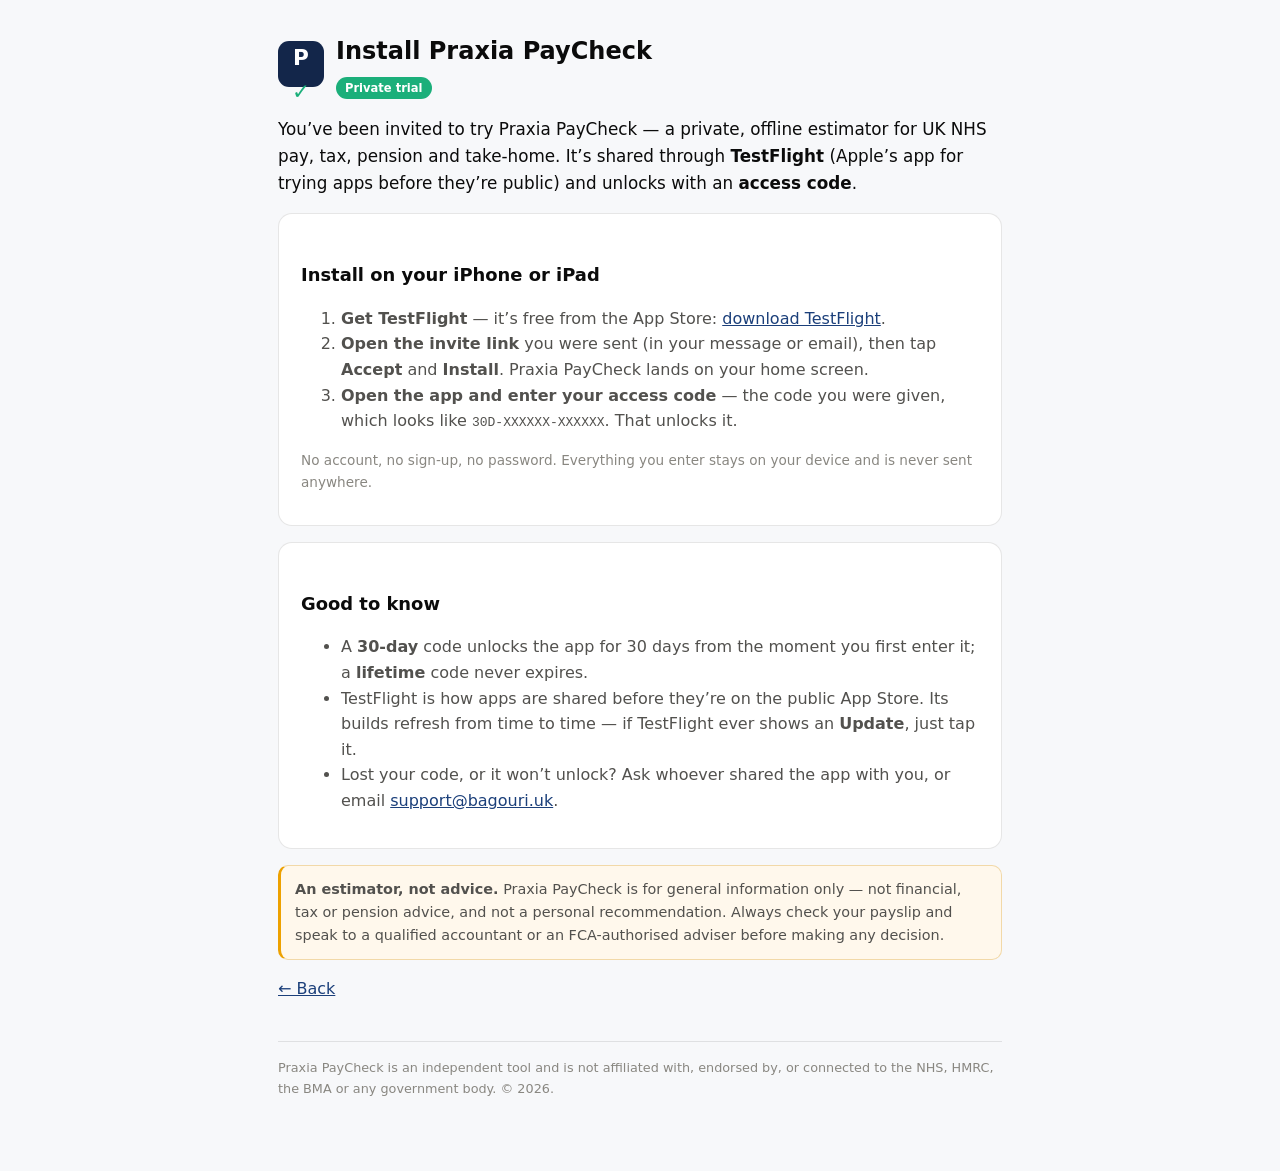
==== install.html @ 41dfe4ca "Add TestFlight install guide + link from landing" ====
<!doctype html>
<html lang="en">
<head>
<meta charset="utf-8">
<meta name="viewport" content="width=device-width, initial-scale=1">
<title>Install &middot; Praxia PayCheck</title>
<link rel="stylesheet" href="style.css">
</head>
<body>
<div class="wrap">
  <header>
    <div class="mark">P<span class="c">&#10003;</span></div>
    <div><h1>Install Praxia PayCheck</h1><span class="badge">Private trial</span></div>
  </header>

  <p class="lead">You&rsquo;ve been invited to try Praxia PayCheck &mdash; a private, offline estimator for
  UK NHS pay, tax, pension and take-home. It&rsquo;s shared through <strong>TestFlight</strong> (Apple&rsquo;s
  app for trying apps before they&rsquo;re public) and unlocks with an <strong>access code</strong>.</p>

  <div class="card">
    <h2>Install on your iPhone or iPad</h2>
    <ol>
      <li><strong>Get TestFlight</strong> &mdash; it&rsquo;s free from the App Store:
        <a href="https://apps.apple.com/app/testflight/id899247664">download TestFlight</a>.</li>
      <li><strong>Open the invite link</strong> you were sent (in your message or email), then tap
        <strong>Accept</strong> and <strong>Install</strong>. Praxia PayCheck lands on your home screen.</li>
      <li><strong>Open the app and enter your access code</strong> &mdash; the code you were given, which
        looks like <code>30D-XXXXXX-XXXXXX</code>. That unlocks it.</li>
    </ol>
    <p class="muted">No account, no sign-up, no password. Everything you enter stays on your device and is never sent anywhere.</p>
  </div>

  <div class="card">
    <h2>Good to know</h2>
    <ul>
      <li>A <strong>30-day</strong> code unlocks the app for 30 days from the moment you first enter it; a
        <strong>lifetime</strong> code never expires.</li>
      <li>TestFlight is how apps are shared before they&rsquo;re on the public App Store. Its builds refresh
        from time to time &mdash; if TestFlight ever shows an <strong>Update</strong>, just tap it.</li>
      <li>Lost your code, or it won&rsquo;t unlock? Ask whoever shared the app with you, or email
        <a href="mailto:support@bagouri.uk">support@bagouri.uk</a>.</li>
    </ul>
  </div>

  <div class="disc">
    <strong>An estimator, not advice.</strong> Praxia PayCheck is for general information only &mdash;
    not financial, tax or pension advice, and not a personal recommendation. Always check your payslip
    and speak to a qualified accountant or an FCA-authorised adviser before making any decision.
  </div>

  <p><a href="index.html">&larr; Back</a></p>
  <footer>
    Praxia PayCheck is an independent tool and is not affiliated with, endorsed by, or connected to the
    NHS, HMRC, the BMA or any government body. &copy; 2026.
  </footer>
</div>
</body>
</html>
---- style.css ----
:root{
  --navy:#13264A;--navy2:#1b3f7a;--teal:#1baf7a;
  --ink:#0b0b0b;--ink2:#52514e;--muted:#898781;
  --bg:#f7f8fa;--card:#ffffff;--border:rgba(11,11,11,.1);
  --radius:14px;--font:system-ui,-apple-system,"Segoe UI",sans-serif;
}
*{box-sizing:border-box}
body{margin:0;font-family:var(--font);color:var(--ink);background:var(--bg);line-height:1.6}
.wrap{max-width:760px;margin:0 auto;padding:28px 18px 72px}
header{display:flex;align-items:center;gap:12px;margin-bottom:6px}
.mark{width:46px;height:46px;border-radius:11px;background:var(--navy);color:#fff;
  display:grid;place-items:center;font-weight:800;font-size:1.35rem;flex:0 0 auto}
.mark .c{color:var(--teal)}
h1{font-size:1.5rem;margin:.15em 0}
h2{font-size:1.12rem;margin:1.6em 0 .4em;color:var(--ink)}
p,li{color:var(--ink2)}
a{color:var(--navy2)}
.lead{font-size:1.05rem;color:var(--ink)}
.badge{display:inline-block;font-size:.72rem;font-weight:700;color:#fff;background:var(--teal);
  padding:2px 9px;border-radius:999px}
.muted{color:var(--muted);font-size:.85rem}
.card{background:var(--card);border:1px solid var(--border);border-radius:var(--radius);
  padding:18px 22px;margin:16px 0}
.btnrow{display:flex;gap:12px;flex-wrap:wrap;margin-top:16px}
.btn{display:inline-block;text-decoration:none;font-weight:600;padding:11px 16px;border-radius:10px;
  border:1px solid var(--border);color:var(--ink);background:#fff}
.btn.primary{background:var(--navy);color:#fff;border-color:var(--navy)}
.disc{background:#fff8ec;border:1px solid #f2d9a8;border-left:3px solid #eda100;border-radius:10px;
  padding:12px 14px;font-size:.9rem;color:var(--ink2);margin:16px 0}
footer{margin-top:40px;font-size:.8rem;color:var(--muted);border-top:1px solid var(--border);padding-top:16px}
footer a{color:var(--muted)}
@media(prefers-color-scheme:dark){
  :root{--bg:#0d0d0d;--card:#161615;--ink:#fff;--ink2:#c3c2b7;--border:rgba(255,255,255,.12);--navy2:#9ec5f4}
  .btn{background:#161615}
  .disc{background:#241d0e;border-color:#5a4a1e}
}
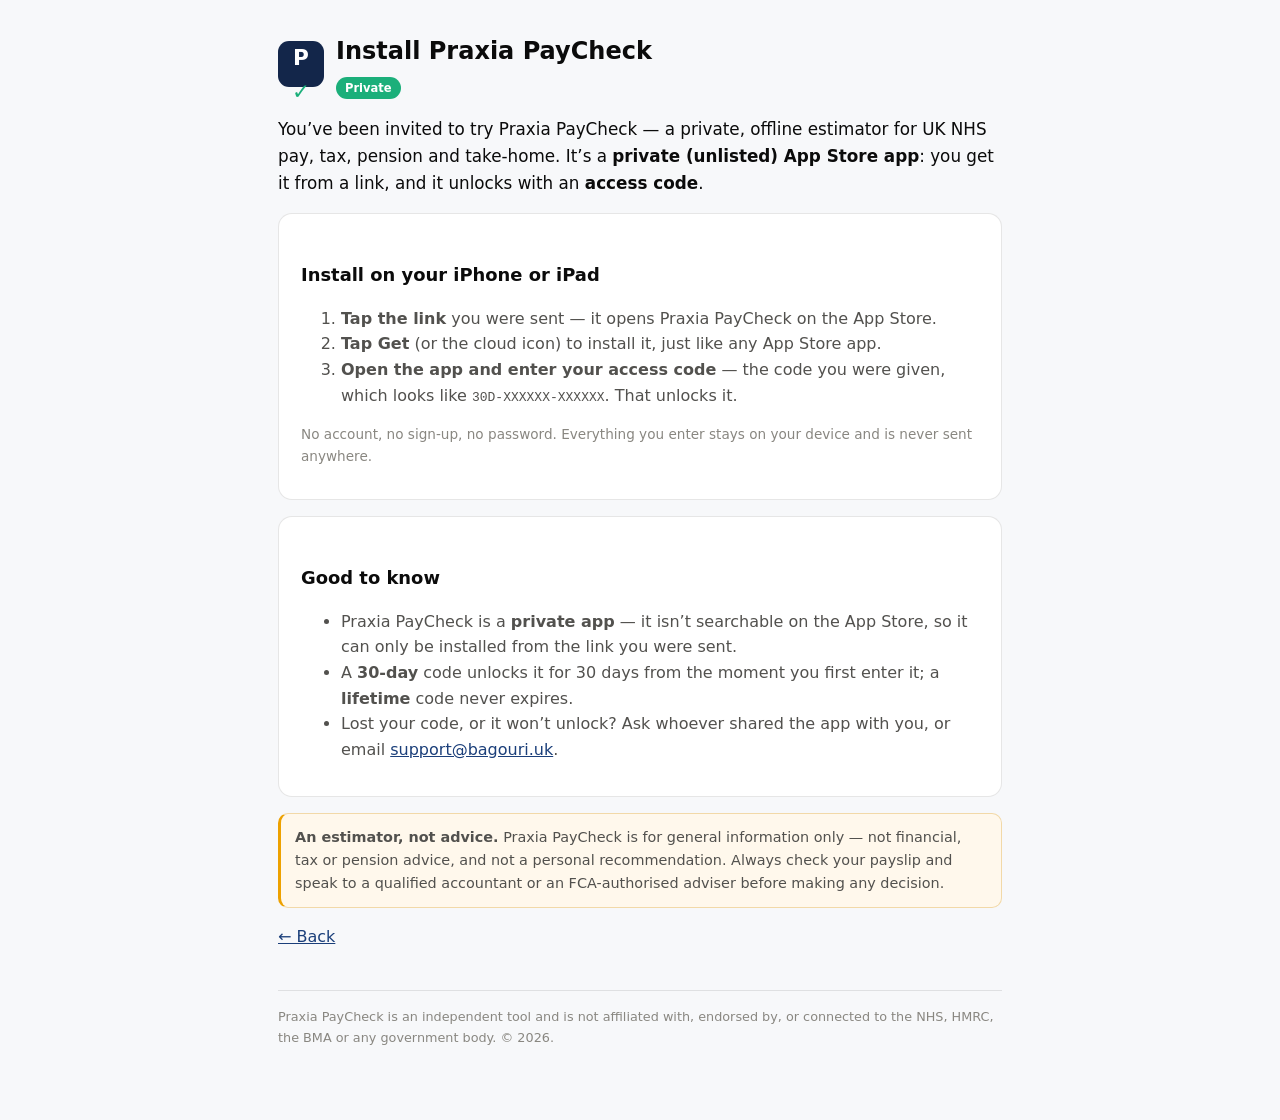
==== commit cffa7c16: "Install guide: unlisted App Store route (not TestFlight)" ====
--- a/install.html
+++ b/install.html
@@ -10,20 +10,18 @@
 <div class="wrap">
   <header>
     <div class="mark">P<span class="c">&#10003;</span></div>
-    <div><h1>Install Praxia PayCheck</h1><span class="badge">Private trial</span></div>
+    <div><h1>Install Praxia PayCheck</h1><span class="badge">Private</span></div>
   </header>
 
   <p class="lead">You&rsquo;ve been invited to try Praxia PayCheck &mdash; a private, offline estimator for
-  UK NHS pay, tax, pension and take-home. It&rsquo;s shared through <strong>TestFlight</strong> (Apple&rsquo;s
-  app for trying apps before they&rsquo;re public) and unlocks with an <strong>access code</strong>.</p>
+  UK NHS pay, tax, pension and take-home. It&rsquo;s a <strong>private (unlisted) App Store app</strong>:
+  you get it from a link, and it unlocks with an <strong>access code</strong>.</p>
 
   <div class="card">
     <h2>Install on your iPhone or iPad</h2>
     <ol>
-      <li><strong>Get TestFlight</strong> &mdash; it&rsquo;s free from the App Store:
-        <a href="https://apps.apple.com/app/testflight/id899247664">download TestFlight</a>.</li>
-      <li><strong>Open the invite link</strong> you were sent (in your message or email), then tap
-        <strong>Accept</strong> and <strong>Install</strong>. Praxia PayCheck lands on your home screen.</li>
+      <li><strong>Tap the link</strong> you were sent &mdash; it opens Praxia PayCheck on the App Store.</li>
+      <li><strong>Tap Get</strong> (or the cloud icon) to install it, just like any App Store app.</li>
       <li><strong>Open the app and enter your access code</strong> &mdash; the code you were given, which
         looks like <code>30D-XXXXXX-XXXXXX</code>. That unlocks it.</li>
     </ol>
@@ -33,10 +31,10 @@
   <div class="card">
     <h2>Good to know</h2>
     <ul>
-      <li>A <strong>30-day</strong> code unlocks the app for 30 days from the moment you first enter it; a
+      <li>Praxia PayCheck is a <strong>private app</strong> &mdash; it isn&rsquo;t searchable on the App
+        Store, so it can only be installed from the link you were sent.</li>
+      <li>A <strong>30-day</strong> code unlocks it for 30 days from the moment you first enter it; a
         <strong>lifetime</strong> code never expires.</li>
-      <li>TestFlight is how apps are shared before they&rsquo;re on the public App Store. Its builds refresh
-        from time to time &mdash; if TestFlight ever shows an <strong>Update</strong>, just tap it.</li>
       <li>Lost your code, or it won&rsquo;t unlock? Ask whoever shared the app with you, or email
         <a href="mailto:support@bagouri.uk">support@bagouri.uk</a>.</li>
     </ul>
